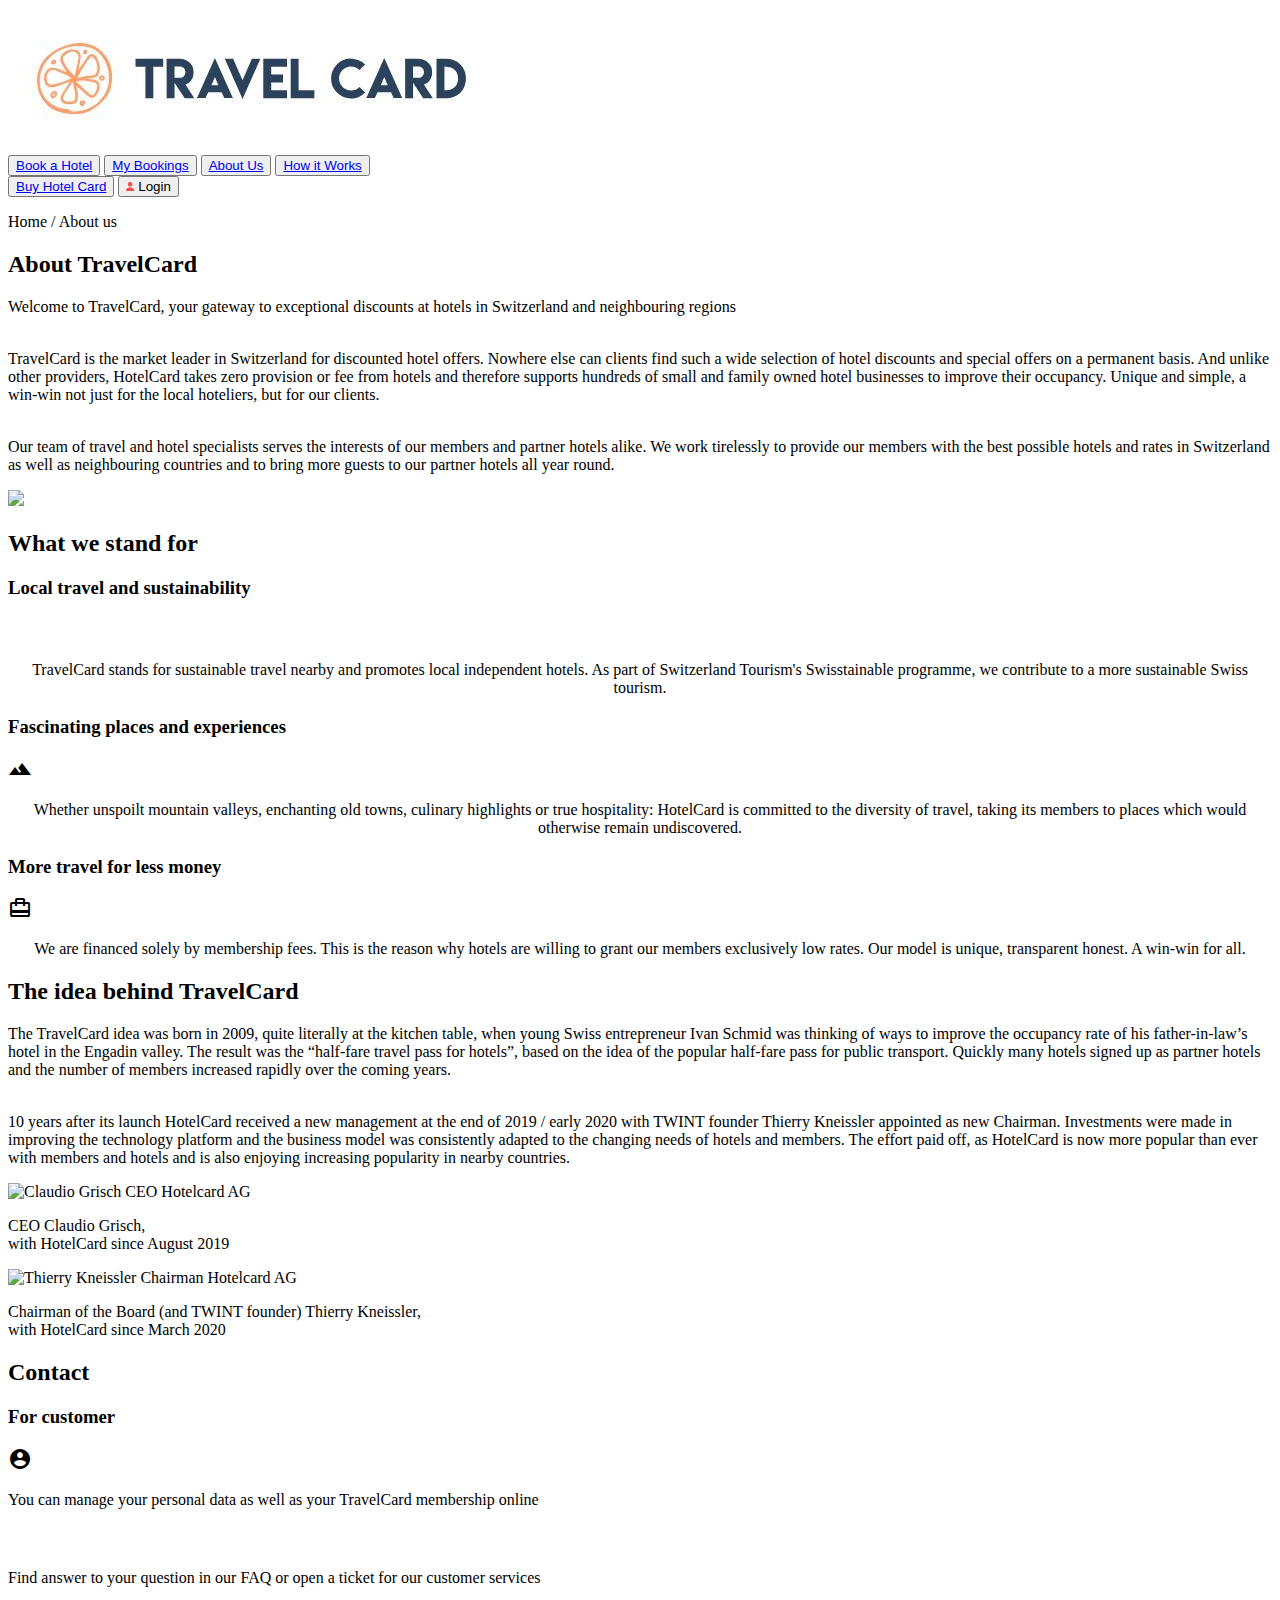
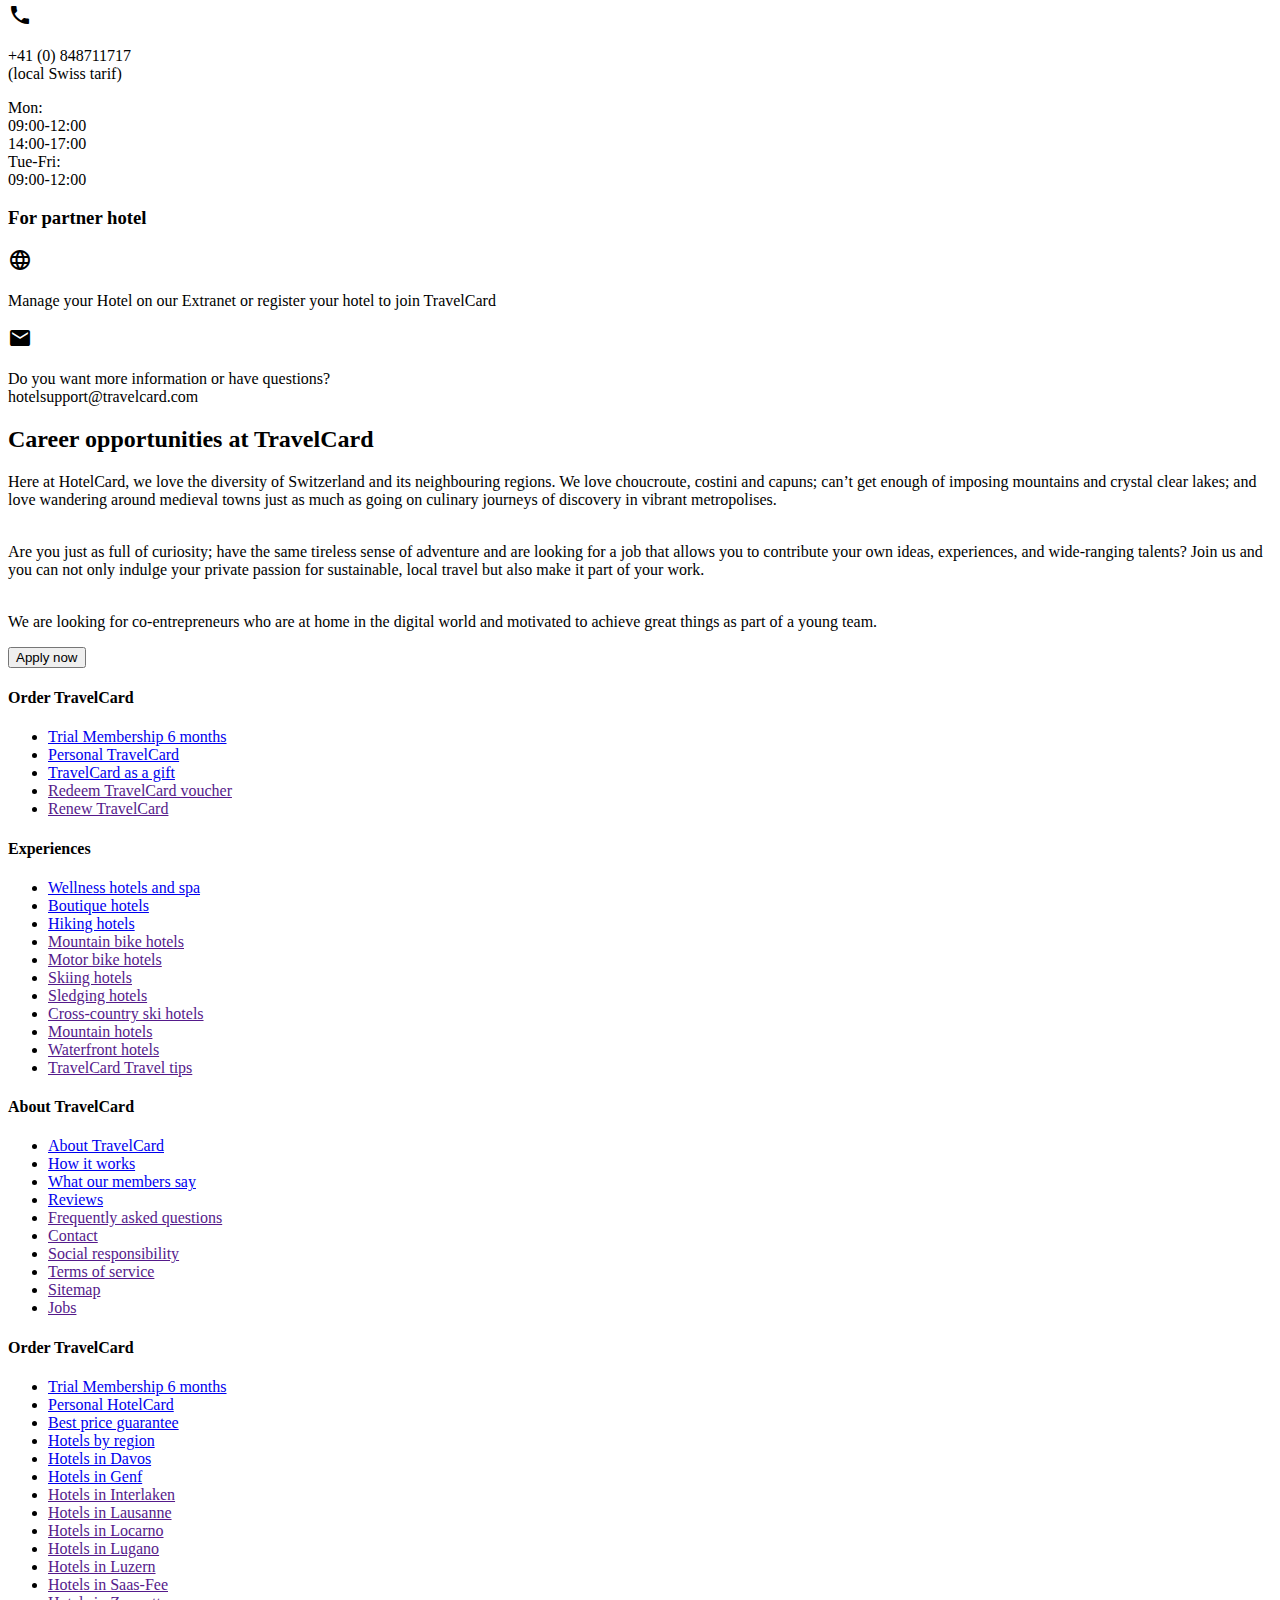
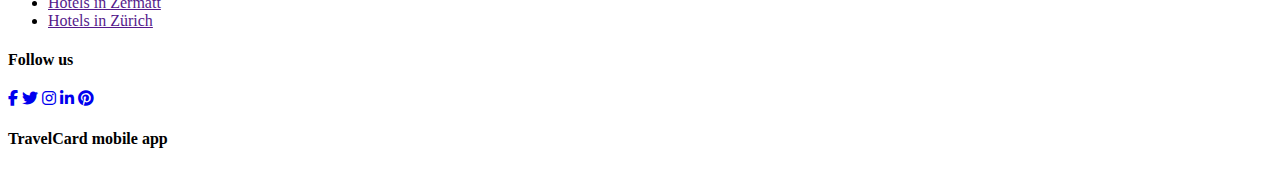
==== about_Us.html @ 0fcb54e5 "done" ====
<!DOCTYPE html>
<html lang="en">
<head>
    <meta charset="UTF-8">
    <meta name="viewport" content="width=device-width, initial-scale=1.0">
    <link rel="stylesheet" href="https://cdnjs.cloudflare.com/ajax/libs/font-awesome/4.7.0/css/font-awesome.min.css">
    <link rel="stylesheet" href="https://cdnjs.cloudflare.com/ajax/libs/font-awesome/6.4.0/css/all.min.css">
    <link rel="stylesheet" href="https://fonts.googleapis.com/icon?family=Material+Icons">
    <link rel="stylesheet" type="text/css" href="about_Us.css">
    <title>Document</title>
    
</head>
<body>
    <div id="topstickynav">
        <div id="logodiv">
          <a href="index.html"><img src="oldlogo.JPG" alt="logo"></a>
            <!-- <img src="oldlogo.JPG" alt="logo"> -->
        </div>
        <div id="navdiv">
            <nav>
                
                    <button><a href="bookhotel.html"><span>Book a Hotel</span></a></button>
                    <button><a href="bookings.html"><span>My Bookings</span></a></button>
                    <button><a href="aboutUs.html"><span>About Us</span></a></button>
                    <button><a href="howitworks.html"><span>How it Works</span></a></button>
                
            </nav>
        </div>
        <div id="loginandcarddiv">
           
                 <button><a href="buycard.html">Buy Hotel Card</a></button>
                <button id="login"><svg id="icon" xmlns="http://www.w3.org/2000/svg" height="0.7em" viewBox="0 0 448 512"><!--! Font Awesome Free 6.4.0 by @fontawesome - https://fontawesome.com License - https://fontawesome.com/license (Commercial License) Copyright 2023 Fonticons, Inc. --><style>svg{fill:#f74d4d}</style><path d="M224 256A128 128 0 1 0 224 0a128 128 0 1 0 0 256zm-45.7 48C79.8 304 0 383.8 0 482.3C0 498.7 13.3 512 29.7 512H418.3c16.4 0 29.7-13.3 29.7-29.7C448 383.8 368.2 304 269.7 304H178.3z"/></svg>  Login</button>
           
        </div>
    </div>





    <div class="upper">
        <div><p>Home / <span class="span">About us</span></p></div>
    </div>
    <div class="start-box">

		<h2>About TravelCard</h2>

    <p>Welcome to TravelCard, your gateway to exceptional discounts at hotels in Switzerland and neighbouring regions</p>

		<p><br>TravelCard is the market leader in Switzerland for discounted hotel offers. Nowhere else can clients find such a wide selection of hotel discounts and special offers on a permanent basis. And unlike other providers, HotelCard takes zero provision or fee from hotels and therefore supports hundreds of small and family owned hotel businesses to improve their occupancy. Unique and simple, a win-win not just for the local hoteliers, but for our clients.</p>

		<p><br>Our team of travel and hotel specialists serves the interests of our members and partner hotels alike. We work tirelessly to provide our members with the best possible hotels and rates in Switzerland as well as neighbouring countries and to bring more guests to our partner hotels all year round.<br></p>

		<p><img src="https://admin.hotelcard.com/storage/app/media/uploaded-files/HC_teamevent_23_0026_web.jpg" class="fr-fic fr-dib" data-result="success"></p>
					

		<h2 id="What-we-stand-for">What we stand for</h2>

        <div class="card1">
            <div>
                <h3>Local travel and sustainability</h3>
                <i class="material-icons red">eco</i>
                <p style="text-align: center;">TravelCard stands for sustainable travel nearby and promotes local independent hotels. As part of Switzerland Tourism's Swisstainable programme, we contribute to a more sustainable Swiss tourism.</p>
            </div>
            <div>
                <h3>Fascinating places and experiences</h3>
                <i class="material-icons red">terrain</i>
                <p style="text-align: center;">Whether unspoilt mountain valleys, enchanting old towns, culinary highlights or true hospitality: HotelCard is committed to the diversity of travel, taking its members to places which would otherwise remain undiscovered.</p>
            </div>
            <div>
                <h3>More travel for less money</h3>
                <i class="material-icons red">card_travel</i>
                <p style="text-align: center;">We are financed solely by membership fees. This is the reason why hotels are willing to grant our members exclusively low rates. Our model is unique, transparent honest. A win-win for all.</p>
            </div>
        </div>

        <h2>The idea behind TravelCard</h2>

        <p>The TravelCard idea was born in 2009, quite literally at the kitchen table, when young Swiss entrepreneur Ivan Schmid was thinking of ways to improve the occupancy rate of his father-in-law’s hotel in the Engadin valley. The result was the “half-fare travel pass for hotels”, based on the idea of the popular half-fare pass for public transport. Quickly many hotels signed up as partner hotels and the number of members increased rapidly over the coming years.</p>

        <p><br>10 years after its launch HotelCard received a new management at the end of 2019 / early 2020 with TWINT founder Thierry Kneissler appointed as new Chairman. Investments were made in improving the technology platform and the business model was consistently adapted to the changing needs of hotels and members. The effort paid off, as HotelCard is now more popular than ever with members and hotels and is also enjoying increasing popularity in nearby countries.</p>

        <div class="card2">
            <div>
                <img src="https://hotelcard-files.ams3.cdn.digitaloceanspaces.com/media/about-us/HC_Claudio-Grisch.jpg" alt="Claudio Grisch CEO Hotelcard AG" class="fr-fic fr-dii about-img">

                <p>CEO Claudio Grisch,
                    <br>with HotelCard since August 2019</p>
            </div>
        
            <div>
                <img src="https://hotelcard-files.ams3.cdn.digitaloceanspaces.com/media/about-us/HC_Thierry-Kneissler.jpg" alt="Thierry Kneissler Chairman Hotelcard AG" class="fr-fic fr-dii about-img">

            <p>Chairman of the Board (and TWINT founder) Thierry Kneissler,<br> with HotelCard since March 2020</p>
            </div>
        </div>

        <h2>Contact</h2>

        <div class="card3">
            <div>
                <h3>For customer</h3>
                <div class="card3_div">
                    <i class="material-icons red1">account_circle_black</i>
                    <p>You can manage your <span class="span"> personal data </span> as well as your <span class="span">TravelCard membership online</span></p>
                </div>
                <div class="card3_div">
                    <i class="material-icons red1">contact_support_black</i>
                    <p>Find answer to your question in our <span class="span">FAQ </span>or open a <span class="span">ticket for our customer services</span></p>
                </div>
                <div class="card3_div">
                    <i class="material-icons red1">phone</i>
                    <p><span class="span">+41 (0) 848711717 </span><br>(local Swiss tarif)</p>
                </div>
                <div  class="card3_div1">
                    <div>
                        Mon:<br>09:00-12:00<br>14:00-17:00
                    </div>
                    <div>
                        Tue-Fri:<br>09:00-12:00
                    </div>
                </div>
            </div>
            <div>
                <h3>For partner hotel</h3>
                <div class="card3_div">
                    <i class="material-icons red1">language</i>
                    <p>Manage your Hotel on our <span class="span">Extranet </span>or <span class="span">register your hotel</span> to join TravelCard</p>
                </div>
                <div class="card3_div">
                    <i class="material-icons red1">email</i>
                    <p>Do you want more information or have questions? <br><span class="span"> hotelsupport@travelcard.com</span></p>
                </div>
            </div>
            
        </div>

        <h2>Career opportunities at TravelCard</h2>

        <p>Here at HotelCard, we love the diversity of Switzerland and its neighbouring regions. We love choucroute, costini and capuns; can’t get enough of imposing mountains and crystal clear lakes; and love wandering around medieval towns just as much as going on culinary journeys of discovery in vibrant metropolises.&nbsp;</p>

        <p><br>Are you just as full of curiosity; have the same tireless sense of adventure and are looking for a job that allows you to contribute your own ideas, experiences, and wide-ranging talents? Join us and you can not only indulge your private passion for sustainable, local travel but also make it part of your work.&nbsp;</p>

        <p><br>We are looking for co-entrepreneurs who are at home in the digital world and motivated to achieve great things as part of a young team.</p>

        <div class="mid-butn">
            <button>Apply now</button>
            </div>


     </div>
     <footer class="footer">
        <div class="container">
          <div class="row">
            <div class="footer-col">
    
              <h4>Order TravelCard </h4>
              <ul>
                <li><a href="#">Trial Membership 6 months</a></li>
                <li><a href="#">Personal TravelCard</a></li>
                <li><a href="#">TravelCard as a gift</a></li>
                <li><a href="">Redeem TravelCard voucher</a></li>
                <li><a href="">Renew TravelCard</a></li>
              </ul>
    
            </div>
    
    
            <div class="footer-col">
    
              <h4>Experiences </h4>
              <ul>
                <li><a href="#">Wellness hotels and spa</a></li>
                <li><a href="#">Boutique hotels</a></li>
                <li><a href="#">Hiking hotels</a></li>
                <li><a href="">Mountain bike hotels</a></li>
                <li><a href="">Motor bike hotels</a></li>
                <li><a href="">Skiing hotels</a></li>
                <li><a href="">Sledging hotels</a></li>
                <li><a href="">Cross-country ski hotels</a></li>
                <li><a href="">Mountain hotels</a></li>
                <li><a href="">Waterfront hotels</a></li>
                <li><a href="">TravelCard Travel tips</a></li>
    
              </ul>
    
            </div>
            <div class="footer-col">
    
              <h4>About TravelCard </h4>
              <ul>
                <li><a href="#">About TravelCard</a></li>
                <li><a href="#">How it works</a></li>
                <li><a href="#">What our members say</a></li>
                <li><a href="#">Reviews</a></li>
                <li><a href="">Frequently asked questions</a></li>
                <li><a href="">Contact</a></li>
                <li><a href="">Social responsibility</a></li>
                <li><a href="">Terms of service</a></li>
                <li><a href="">Sitemap</a></li>
                <li><a href="">Jobs</a></li>
              </ul>
    
            </div>
    
            <div class="footer-col">
    
              <h4>Order TravelCard </h4>
              <ul>
                <li><a href="#">Trial Membership 6 months</a></li>
                <li><a href="#">Personal HotelCard</a></li>
                <li><a href="#">Best price guarantee</a></li>
                <li><a href="#">Hotels by region</a></li>
                <li><a href="#">Hotels in Davos</a></li>
                <li><a href="#">Hotels in Genf</a></li>
                <li><a href="">Hotels in Interlaken</a></li>
                <li><a href="">Hotels in Lausanne</a></li>
                <li><a href="">Hotels in Locarno</a></li>
                <li><a href="">Hotels in Lugano</a></li>
                <li><a href="">Hotels in Luzern</a></li>
                <li><a href="">Hotels in Saas-Fee</a></li>
                <li><a href="">Hotels in Zermatt</a></li>
                <li><a href="">Hotels in Zürich</a></li>
              </ul>
    
            </div>
    
            <div class="footer-col">
    
              <h4>Follow us </h4>
              <div class="social-links">
                   <a href="#"> <i class="fab fa-facebook-f"></i></a>
                   <a href="#"> <i class="fab fa-twitter"></i></a>
                   <a href="#"> <i class="fab fa-instagram"></i></a>
                   <a href="#"> <i class="fab fa-linkedin-in"></i></a>
                   <a href="#"> <i class="fab fa-pinterest"></i></a>
    
              </div>
              <div class="app">
                <h4>TravelCard mobile app</h4>
                <img src="https://hotelcard-files.ams3.cdn.digitaloceanspaces.com/media/mobile-app/2023/appstore-EN.png" alt="">
                <img src="https://hotelcard-files.ams3.cdn.digitaloceanspaces.com/media/mobile-app/2023/googleplay-EN.png" alt="">
    
              </div>
    
            </div>
    
          </div>
        </div>
        <u></u>
    
    </footer>
        
</body>
</html>
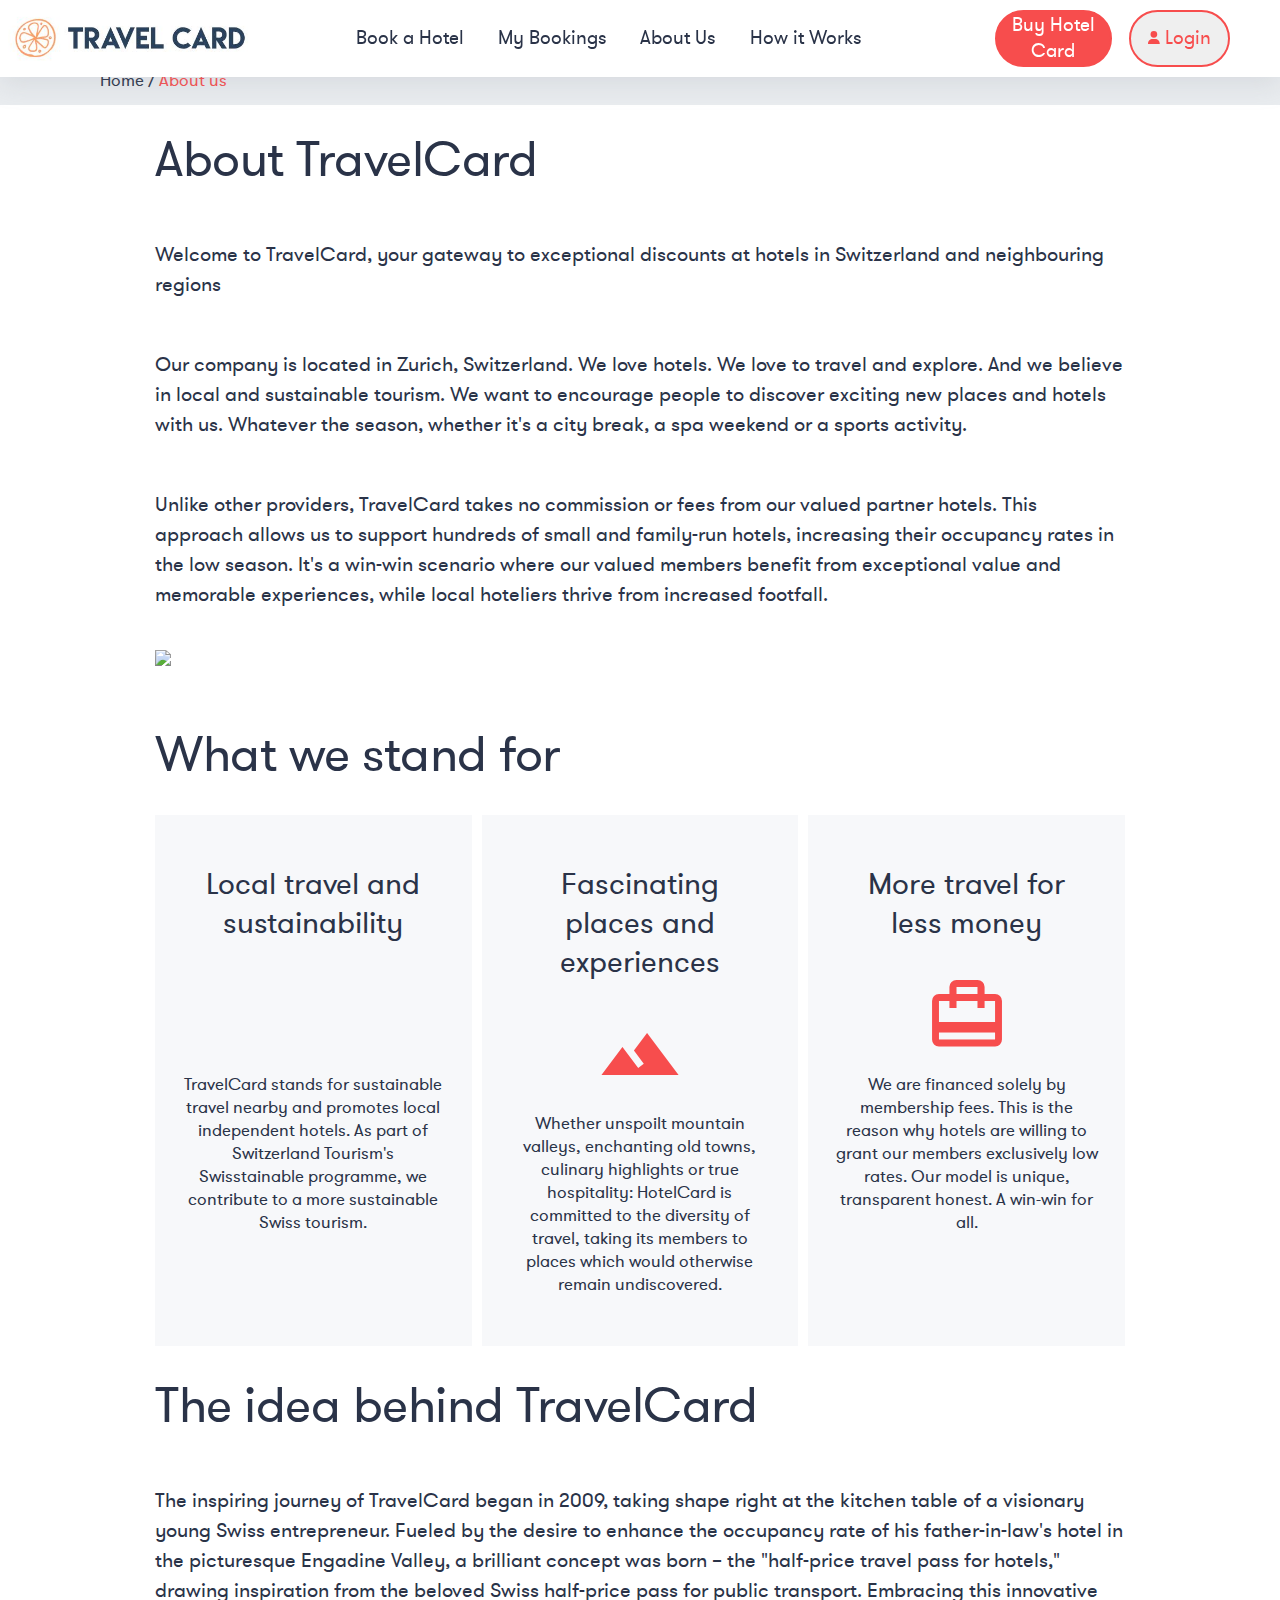
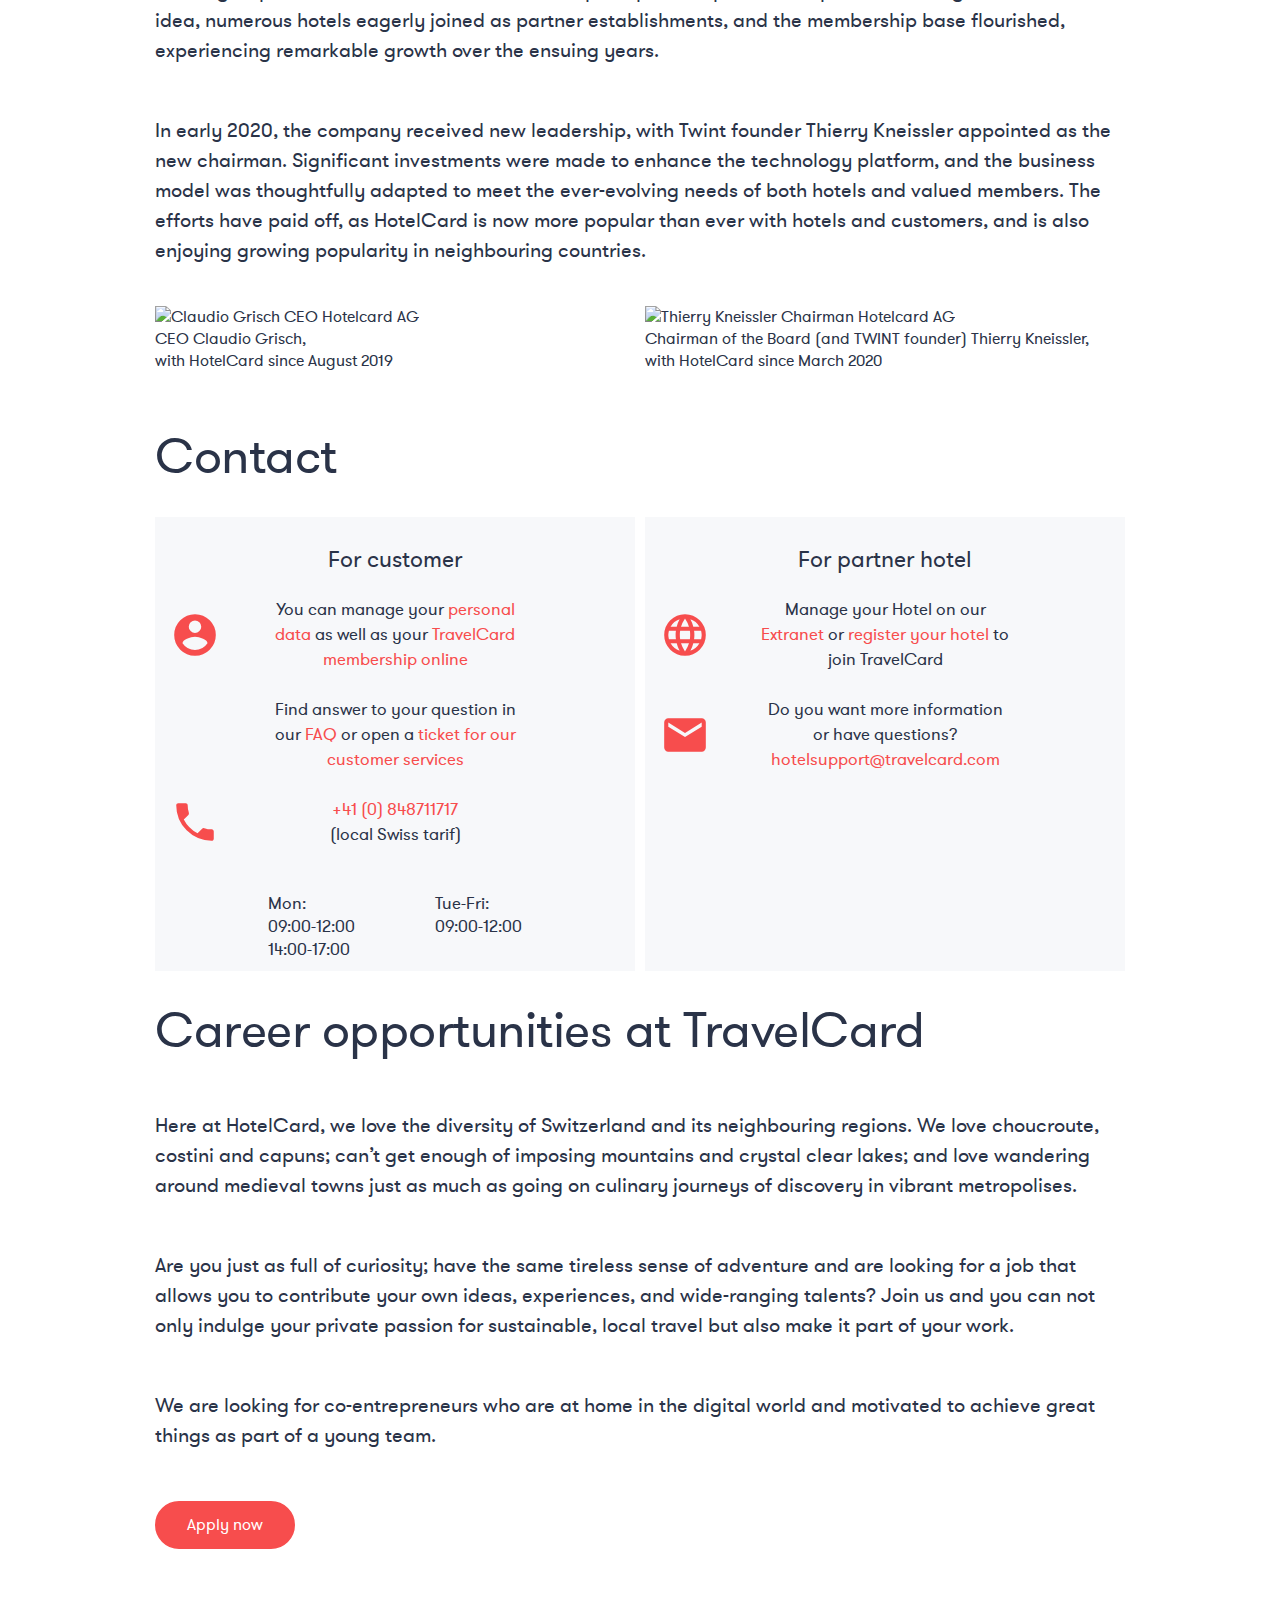
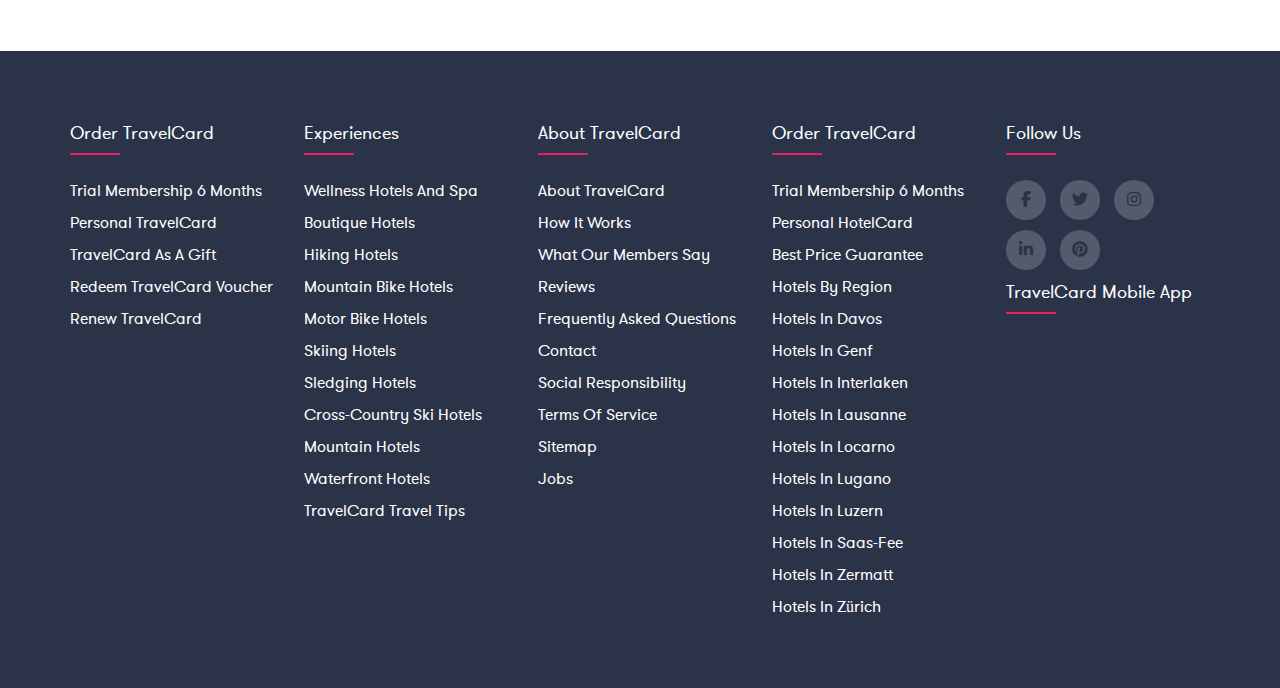
==== commit c01b4436: "Merge pull request #16 from mdmukhtarmohsin/suriya-day-07" ====
--- a/about_Us.html
+++ b/about_Us.html
@@ -47,9 +47,9 @@
 
     <p>Welcome to TravelCard, your gateway to exceptional discounts at hotels in Switzerland and neighbouring regions</p>
 
-		<p><br>TravelCard is the market leader in Switzerland for discounted hotel offers. Nowhere else can clients find such a wide selection of hotel discounts and special offers on a permanent basis. And unlike other providers, HotelCard takes zero provision or fee from hotels and therefore supports hundreds of small and family owned hotel businesses to improve their occupancy. Unique and simple, a win-win not just for the local hoteliers, but for our clients.</p>
-
-		<p><br>Our team of travel and hotel specialists serves the interests of our members and partner hotels alike. We work tirelessly to provide our members with the best possible hotels and rates in Switzerland as well as neighbouring countries and to bring more guests to our partner hotels all year round.<br></p>
+		<p><br>Our company is located in Zurich, Switzerland. We love hotels. We love to travel and explore. And we believe in local and sustainable tourism. We want to encourage people to discover exciting new places and hotels with us. Whatever the season, whether it's a city break, a spa weekend or a sports activity.</p>
+
+		<p><br>Unlike other providers, TravelCard takes no commission or fees from our valued partner hotels. This approach allows us to support hundreds of small and family-run hotels, increasing their occupancy rates in the low season. It's a win-win scenario where our valued members benefit from exceptional value and memorable experiences, while local hoteliers thrive from increased footfall.<br></p>
 
 		<p><img src="https://admin.hotelcard.com/storage/app/media/uploaded-files/HC_teamevent_23_0026_web.jpg" class="fr-fic fr-dib" data-result="success"></p>
 					
@@ -76,9 +76,9 @@
 
         <h2>The idea behind TravelCard</h2>
 
-        <p>The TravelCard idea was born in 2009, quite literally at the kitchen table, when young Swiss entrepreneur Ivan Schmid was thinking of ways to improve the occupancy rate of his father-in-law’s hotel in the Engadin valley. The result was the “half-fare travel pass for hotels”, based on the idea of the popular half-fare pass for public transport. Quickly many hotels signed up as partner hotels and the number of members increased rapidly over the coming years.</p>
-
-        <p><br>10 years after its launch HotelCard received a new management at the end of 2019 / early 2020 with TWINT founder Thierry Kneissler appointed as new Chairman. Investments were made in improving the technology platform and the business model was consistently adapted to the changing needs of hotels and members. The effort paid off, as HotelCard is now more popular than ever with members and hotels and is also enjoying increasing popularity in nearby countries.</p>
+        <p>The inspiring journey of TravelCard began in 2009, taking shape right at the kitchen table of a visionary young Swiss entrepreneur. Fueled by the desire to enhance the occupancy rate of his father-in-law's hotel in the picturesque Engadine Valley, a brilliant concept was born – the "half-price travel pass for hotels," drawing inspiration from the beloved Swiss half-price pass for public transport. Embracing this innovative idea, numerous hotels eagerly joined as partner establishments, and the membership base flourished, experiencing remarkable growth over the ensuing years.</p>
+
+        <p><br>In early 2020, the company received new leadership, with Twint founder Thierry Kneissler appointed as the new chairman. Significant investments were made to enhance the technology platform, and the business model was thoughtfully adapted to meet the ever-evolving needs of both hotels and valued members. The efforts have paid off, as HotelCard is now more popular than ever with hotels and customers, and is also enjoying growing popularity in neighbouring countries.</p>
 
         <div class="card2">
             <div>
--- a/about_Us.css
+++ b/about_Us.css
@@ -0,0 +1,381 @@
+@font-face {
+    font-family: GT Walsheim Pro;
+    src: local("GT Walsheim Pro Regular"),local("GTWalsheimProRegular"),url(GTWalsheimProRegular.woff2) format("woff2"),url(GTWalsheimProRegular.woff) format("woff"),url(GTWalsheimProRegular.ttf) format("truetype");
+    font-weight: 400;
+    font-style: normal
+  }
+  
+  @font-face {
+    font-family: GT Walsheim Pro;
+    src: local("GT Walsheim Pro Bold"),local("GTWalsheimProBold"),url(GTWalsheimProBold.woff2) format("woff2"),url(GTWalsheimProBold.woff) format("woff"),url(GTWalsheimProBold.ttf) format("truetype");
+    font-weight: 700;
+    font-style: normal
+  }
+
+
+.upper{
+    position: fixed;
+    background-color: #e9ecef;
+    width: 100%;
+    height: 50px;
+    font-size: 17px;
+    display: flex;
+    align-items: center;
+    padding-top: 55px;
+
+}
+.upper > div{
+    padding-left: 100px;
+}
+.span{
+    color: #f74d4d;
+    font-size: 17px;  
+}
+.start-box {
+max-width: 970px;
+margin-left: auto;
+margin-right: auto;
+font-weight: 200;
+padding-top: 100px;
+}
+.start-box > p > img{
+    width: 100%;
+    padding-top: 20px;
+}
+.start-box h2 {
+font-size: 50px;
+line-height: 40px;
+letter-spacing: -.1px;
+font-weight: 500;
+font-family: inherit;
+line-height: 70px;
+letter-spacing: -.5px;
+padding-top: 25px;
+padding-bottom: 25px ;
+    
+}
+.start-box > p{
+    color: #2a3348;
+    font-size: 20px;
+    font-weight:normal;
+    /* font-size: 23px; */
+    line-height: 30px;
+    text-align: left;
+    display: block;
+    margin-block-start: 1em;
+    margin-block-end: 1em;
+    margin-inline-start: 0px;
+    margin-inline-end: 0px;
+}
+.card1{
+    width: 100%;
+    margin: auto;
+    display: grid;
+    grid-template-columns: repeat(3,1fr);
+    gap: 10px;
+    text-align: center;
+}
+.card1 > div{
+    background-color: #f7f8fa;
+}
+.card1 > div > h3{
+    width: 70%;
+    margin: auto;
+    padding-top: 50px;
+    padding-bottom: 30px;
+    font-size: 30px;
+    font-weight: 500;
+    font-family: GT Walsheim Pro;
+}
+.card1 > div > p{
+    width: 85%;
+    margin: auto;
+    font-weight: 200;
+    padding-top: 10px;
+    padding-bottom: 50px;
+    font-size: 17px;
+}
+.red{
+    background: #f7f8fa;
+    font-size: 84px;
+    color: #f74d4d;            
+    align-items: center;           
+}
+.card2{
+    width: 100%;
+    margin: auto;
+    display: grid;
+    grid-template-columns: repeat(2,1fr);
+    gap: 10px; 
+    padding-bottom: 25px;
+    padding-top: 20px;
+}
+.card2 img{
+    width: 100%;
+}
+.card3{
+    width: 100%;
+    margin: auto;
+    display: grid;
+    grid-template-columns: repeat(2,1fr);
+    gap: 10px; 
+    /* border: 1px solid black; */
+    box-sizing: border-box;
+}
+.card3 > div{
+    background-color: #f7f8fa;
+}
+.card3 > div > h3{
+    line-height: 30px;
+    padding-top: 28px;
+    padding-bottom: 22px;
+    font-weight: 500;
+    font-size: 23px;
+    text-align: center;
+}
+.card3_div{
+    display: flex;
+    padding-bottom: 25px;
+}
+.card3_div > p{
+    width: 250px;
+    font-size: 17px;
+    line-height: 25px;
+    text-align: center;
+}
+.mid-butn{
+padding-top: 30px;
+
+height: 50px;
+padding-bottom: 100px;
+}
+.mid-butn button{
+line-height: 20px;
+color:white;
+padding: 12px 30px;
+text-decoration: none;
+font-size: 16px;
+font-weight: normal;
+/* text-transform: uppercase; */
+background: #f74d4d;
+border-radius: 25px;
+cursor: pointer;  
+border: 2px solid #f74d4d;
+transition: background-color 0.3s ease-out;
+}
+.mid-butn button:hover{
+background: white;
+color: #f74d4d;
+border-radius: 6px;
+border-radius: 25px;
+transition: background-color 0.3s ease-out;
+}
+.red1{
+    font-size: 50px;
+    color: #f74d4d;
+    width: 100px;
+    display: flex;
+    align-items: center;
+    padding-left: 15px;
+}
+.card3_div1{
+    display: flex;
+    justify-content: center;
+    gap: 80px;
+    font-size: 17px;
+    padding-top: 20px;
+    padding-bottom: 10px;
+    font-weight: 200;
+
+}
+
+
+
+
+
+/* NAVBAR BELOW  */
+
+*{
+    margin: 0;
+    padding: 0;
+    font-family: GT Walsheim Pro;
+    /* background-color: white; */
+    color: #2a3348;
+    text-decoration: none;
+}
+#topstickynav{
+    position: fixed;
+    top: 0;
+    left: 0;
+    display: flex;
+    height: 8.5vh;
+    width: 100vw;
+    background-color: white;
+    box-shadow: rgba(149, 157, 165, 0.2) 0px 8px 24px;
+    z-index: 100;
+}
+#navdiv{
+    flex-grow: 4;
+}
+#navdiv>nav{
+    height: 100%;
+    display: flex;
+    justify-content: center;
+    align-items: center;
+    gap: 5%;
+}
+#navdiv>nav>button{
+    border: none;
+    font-size: 1.2rem;
+    background-color: inherit;
+}
+#topstickynav>div{
+    height: 100%;
+}
+#logodiv img{
+    height: 100%;
+}
+#loginandcarddiv{
+    display: flex;
+    flex-grow: 2;
+    align-items: center;
+    justify-content: center;
+    gap: 5%;
+    
+}
+#loginandcarddiv>button{
+    border: 2px solid #f74d4d;
+    /* border: #f74d4d; */
+    width: 30%;
+    height: 75%;
+    border-radius: 2em;
+    font-size: 1.2rem;
+    color: #f74d4d;
+    transition: background-color 0.3s ease-out;
+}
+#loginandcarddiv>button:nth-child(1){
+    width: 35%;
+    background-color: #f74d4d;
+    color: white;
+    /* transition: background-color 0.3s ease; */
+}
+#loginandcarddiv>button:nth-child(1)>a{
+    background-color: inherit;
+    color: inherit;
+}
+#loginandcarddiv>button:nth-child(1):hover{
+    background-color: white;
+    color: #f74d4d;
+    cursor: pointer;
+}
+#loginandcarddiv>button:nth-child(2):hover{
+    color: white;
+    background-color: #f74d4d;
+    cursor: pointer;
+}
+#icon{
+    transition: fill 0.3s ease, background-color 0.3s ease-out;
+}
+
+#loginandcarddiv>button:nth-child(2):hover>svg{
+    fill: white;
+    background-color: #f74d4d;
+}
+
+
+
+
+
+/* Footer BElow */
+
+
+.container{
+	max-width: 1170px;
+	margin:auto;
+}
+.row{
+	display: flex;
+	/* flex-wrap: wrap; */
+}
+ul{
+	list-style: none;
+}
+.footer{
+	background-color: #2a3348;
+    padding: 70px 0;
+}
+.footer-col{
+   width: 25%;
+   padding: 0 15px;
+}
+.footer-col h4{
+	font-size: 18px;
+	color: #ffffff;
+	text-transform: capitalize;
+	margin-bottom: 35px;
+	font-weight: 500;
+	position: relative;
+}
+.footer-col h4::before{
+	content: '';
+	position: absolute;
+	left:0;
+	bottom: -10px;
+	background-color: #e91e63;
+	height: 2px;
+	box-sizing: border-box;
+	width: 50px;
+}
+
+.footer-col ul li:not(:last-child){
+	margin-bottom: 10px;
+}
+
+.footer-col ul li a{
+	font-size: 16px;
+	text-transform: capitalize;
+	color: #ffffff;
+	text-decoration: none;
+	font-weight: 300;
+	color: #ffffff;
+	display: block;
+	transition: all 0.3s ease;
+}
+.footer-col ul li a:hover{
+	color: #ffffff;
+	padding-left: 8px;
+}
+.app img{
+    width: 200px;
+}
+.footer-col .social-links a{
+	display: inline-block;
+	height: 40px;
+	width: 40px;
+	background-color: rgba(255,255,255,0.2);
+	margin:0 10px 10px 0;
+	text-align: center;
+	line-height: 40px;
+	border-radius: 50%;
+	color: #ffffff;
+	transition: all 0.5s ease;
+}
+
+.footer-col .social-links a:hover{
+	color: #24262b;
+	background-color: #ffffff;
+}
+
+/*responsive*/
+@media(max-width: 767px){
+  .footer-col{
+    width: 50%;
+    margin-bottom: 30px;
+}
+}
+
+@media(max-width: 574px){
+  .footer-col{
+    width: 100%;
+}
+}